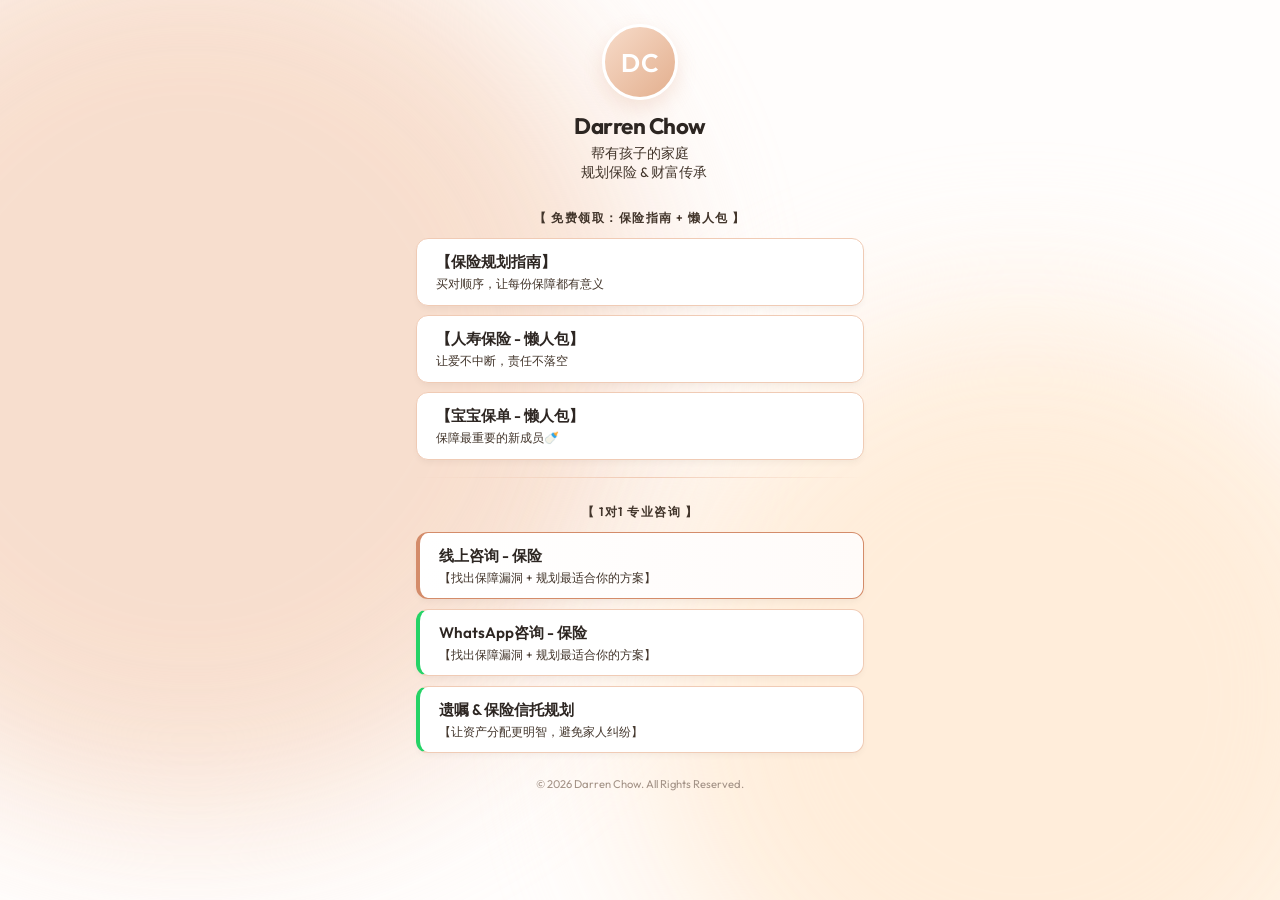
==== index.html @ f8a660cb "Add files via upload" ====
<!DOCTYPE html>
<html lang="zh-MY">

<head>
    <meta charset="UTF-8">
    <meta name="viewport" content="width=device-width, initial-scale=1.0">
    <title>Darren Chow - Life Insurance & Wealth Legacy</title>
    <link rel="stylesheet" href="style.css">
    <link href="https://fonts.googleapis.com/css2?family=Outfit:wght@300;400;500;600&display=swap" rel="stylesheet">
</head>

<body>
    <div class="container">
        <!-- Profile Section -->
        <header class="profile fade-in">
            <div class="avatar">
                <span>DC</span>
            </div>
            <h1 class="name">Darren Chow</h1>
            <p class="bio">帮有孩子的家庭<br><span style="white-space: nowrap;">规划保险 &amp; 财富传承</span></p>
        </header>

        <!-- Links Section -->
        <main class="links-container">
            <div class="section-title fade-in">【 免费领取：保险指南 + 懒人包 】</div>

            <a href="https://www.notion.so/3255d48501e38048bb05de1042b75c39?" class="link-card fade-in" target="_blank"
                rel="noopener noreferrer">
                <div class="link-content">
                    <span class="link-title">【保险规划指南】</span>
                    <span class="link-desc">买对顺序，让每份保障都有意义</span>
                </div>
            </a>

            <a href="https://www.notion.so/Plan-B-3275d48501e3802d8527efa2087d2246?" class="link-card fade-in"
                target="_blank" rel="noopener noreferrer">
                <div class="link-content">
                    <span class="link-title">【人寿保险 - 懒人包】</span>
                    <span class="link-desc">让爱不中断，责任不落空</span>
                </div>
            </a>

            <a href="https://www.notion.so/31b5d48501e38085b721c250633a1c03?" class="link-card fade-in" target="_blank"
                rel="noopener noreferrer">
                <div class="link-content">
                    <span class="link-title">【宝宝保单 - 懒人包】</span>
                    <span class="link-desc">保障最重要的新成员🍼</span>
                </div>
            </a>

            <div class="section-divider fade-in"></div>
            <div class="section-title fade-in">【 1对1 专业咨询 】</div>

            <a href="https://calendly.com/darrenlegacy/session" class="link-card fade-in highlight" target="_blank"
                rel="noopener noreferrer">
                <div class="link-content">
                    <span class="link-title">线上咨询 - 保险</span>
                    <span class="link-desc">【找出保障漏洞 + 规划最适合你的方案】</span>
                </div>
            </a>

            <a href="https://wa.link/y70abu" class="link-card fade-in whatsapp" target="_blank"
                rel="noopener noreferrer">
                <div class="link-content">
                    <span class="link-title">WhatsApp咨询 - 保险</span>
                    <span class="link-desc">【找出保障漏洞 + 规划最适合你的方案】</span>
                </div>
            </a>

            <a href="https://wa.link/09knuo" class="link-card fade-in whatsapp" target="_blank"
                rel="noopener noreferrer">
                <div class="link-content">
                    <span class="link-title">遗嘱 & 保险信托规划</span>
                    <span class="link-desc">【让资产分配更明智，避免家人纠纷】</span>
                </div>
            </a>
        </main>

        <footer class="fade-in">
            <p>&copy; 2026 Darren Chow. All Rights Reserved.</p>
        </footer>
    </div>
    <script src="script.js"></script>
</body>

</html>
---- style.css ----
:root {
    --bg-color: #f7dbc9;
    /* Warm peach theme color */
    --text-primary: #2d2622;
    /* Warm dark brown/slate for high contrast */
    --text-secondary: #42352b;
    /* Darker, higher contrast brown for descriptions */
    --card-bg: #ffffff;
    /* Pure white cards */
    --card-border: #f0cbb5;
    /* Soft peach border */
    --accent: #d48c6a;
    /* Richer terracotta/peach for contrast on borders/buttons */
    --hover-bg: #fffbf9;
    /* Extremely light peach on hover */
    --whatsapp-color: #25D366;
}

* {
    margin: 0;
    padding: 0;
    box-sizing: border-box;
}

body {
    font-family: 'Outfit', sans-serif;
    color: var(--text-primary);
    min-height: 100vh;
    display: flex;
    justify-content: center;
    background-color: #fffdfc;
    position: relative;
    /* Prevent horizontal scroll */
    overflow-x: hidden;
}

/* Background Animated Blobs */
body::before,
body::after {
    content: '';
    position: fixed;
    border-radius: 50%;
    z-index: -1;
    filter: blur(80px);
    opacity: 0.9;
}

body::before {
    top: -10%;
    left: -20%;
    width: 70vw;
    height: 70vw;
    background: #f7dbc9;
    animation: blob1 14s infinite alternate ease-in-out;
}

body::after {
    bottom: -20%;
    right: -10%;
    width: 60vw;
    height: 60vw;
    background: #ffebd6;
    animation: blob2 18s infinite alternate ease-in-out;
}

@keyframes blob1 {
    0% {
        transform: translate(0, 0) scale(1);
    }

    100% {
        transform: translate(15%, 15%) scale(1.1);
    }
}

@keyframes blob2 {
    0% {
        transform: translate(0, 0) scale(1);
    }

    100% {
        transform: translate(-10%, -15%) scale(1.05);
    }
}

.container {
    width: 100%;
    max-width: 480px;
    /* Mobile focused width */
    padding: 1.5rem 1rem;
    /* Compact padding */
    display: flex;
    flex-direction: column;
    align-items: center;
}

.profile {
    display: flex;
    flex-direction: column;
    align-items: center;
    margin-bottom: 1.25rem;
    /* Reduced from 2.5rem */
    text-align: center;
}

.avatar {
    width: 76px;
    /* Compacting avatar size */
    height: 76px;
    border-radius: 50%;
    /* Warm gradient for the avatar background */
    background: linear-gradient(135deg, #f7dbc9, #e3af8e);
    border: 3px solid #ffffff;
    display: flex;
    align-items: center;
    justify-content: center;
    margin-bottom: 0.75rem;
    box-shadow: 0 8px 20px rgba(212, 140, 106, 0.2);
}

.avatar span {
    font-size: 1.6rem;
    font-weight: 600;
    color: #ffffff;
    letter-spacing: 1px;
}

.name {
    font-size: 1.4rem;
    font-weight: 700;
    margin-bottom: 0.25rem;
    letter-spacing: -0.5px;
    color: var(--text-primary);
}

.bio {
    font-size: 0.85rem;
    color: var(--text-secondary);
    line-height: 1.4;
    max-width: 90%;
    font-weight: 400;
}

.links-container {
    width: 100%;
    display: flex;
    flex-direction: column;
    gap: 0.6rem;
    /* Compact gap between links */
}

.section-title {
    font-size: 0.75rem;
    text-transform: uppercase;
    letter-spacing: 1.5px;
    color: var(--text-secondary);
    margin-top: 0.5rem;
    margin-bottom: 0.1rem;
    text-align: center;
    font-weight: 600;
}

.section-divider {
    height: 1px;
    background: linear-gradient(90deg, transparent, var(--card-border), transparent);
    margin: 0.5rem 0;
    /* Compact margins */
}

.link-card {
    display: block;
    text-decoration: none;
    background: var(--card-bg);
    border: 1px solid var(--card-border);
    padding: 0.8rem 1.2rem;
    /* Compact inner padding */
    border-radius: 12px;
    transition: all 0.3s cubic-bezier(0.25, 0.8, 0.25, 1);
    position: relative;
    overflow: hidden;
    /* Soft shadow to elevate from the background */
    box-shadow: 0 4px 6px -1px rgba(0, 0, 0, 0.04), 0 2px 4px -1px rgba(0, 0, 0, 0.02);
}

.link-card:hover,
.link-card:active {
    transform: translateY(-2px);
    border-color: rgba(212, 140, 106, 0.4);
    box-shadow: 0 8px 16px rgba(212, 140, 106, 0.12);
    background: var(--hover-bg);
}

.link-card.highlight {
    border-color: var(--accent);
    background: linear-gradient(to right, #ffffff, var(--hover-bg));
    border-left: 4px solid var(--accent);
}

.link-card.whatsapp {
    border-left: 4px solid var(--whatsapp-color);
}

.link-content {
    display: flex;
    flex-direction: column;
    gap: 0.2rem;
    /* tighter text gap */
}

.link-title {
    font-size: 0.95rem;
    font-weight: 600;
    color: var(--text-primary);
}

.link-desc {
    font-size: 0.75rem;
    color: var(--text-secondary);
    line-height: 1.3;
}

footer {
    margin-top: 1.5rem;
    /* Reduced footer margin */
    font-size: 0.7rem;
    color: #a39286;
    text-align: center;
    padding-bottom: 1rem;
}

/* Animations */
.fade-in {
    opacity: 0;
    transform: translateY(15px);
}

.fade-in.visible {
    opacity: 1;
    transform: translateY(0);
    transition: opacity 0.6s ease-out, transform 0.6s cubic-bezier(0.2, 0.8, 0.2, 1);
}

@media (max-width: 360px) {
    .link-card {
        padding: 0.75rem 1rem;
    }

    .container {
        padding: 1rem 0.5rem;
    }
}
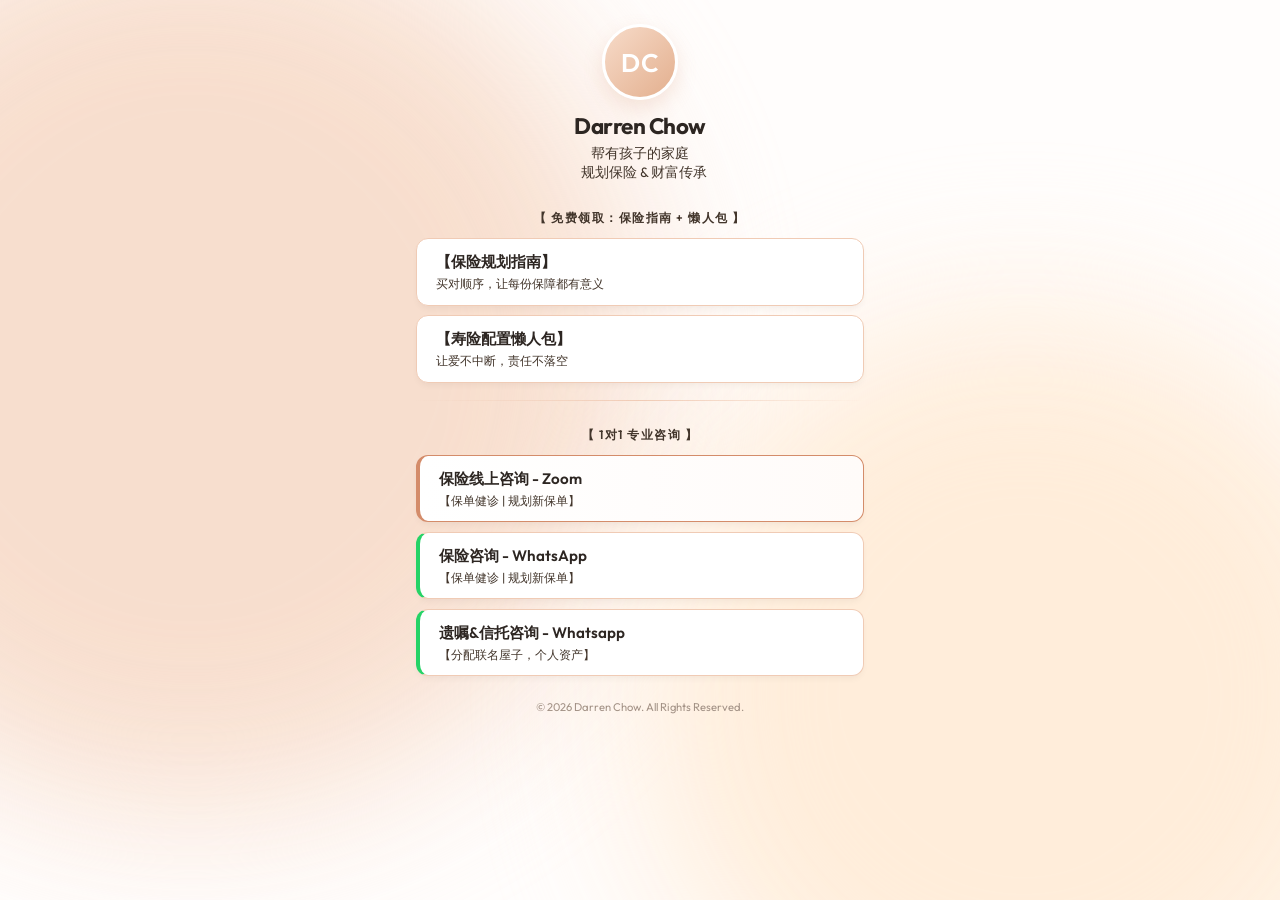
==== commit 6862d328: "Add files via upload" ====
--- a/index.html
+++ b/index.html
@@ -35,16 +35,8 @@
             <a href="https://www.notion.so/Plan-B-3275d48501e3802d8527efa2087d2246?" class="link-card fade-in"
                 target="_blank" rel="noopener noreferrer">
                 <div class="link-content">
-                    <span class="link-title">【人寿保险 - 懒人包】</span>
+                    <span class="link-title">【寿险配置懒人包】</span>
                     <span class="link-desc">让爱不中断，责任不落空</span>
-                </div>
-            </a>
-
-            <a href="https://www.notion.so/31b5d48501e38085b721c250633a1c03?" class="link-card fade-in" target="_blank"
-                rel="noopener noreferrer">
-                <div class="link-content">
-                    <span class="link-title">【宝宝保单 - 懒人包】</span>
-                    <span class="link-desc">保障最重要的新成员🍼</span>
                 </div>
             </a>
 
@@ -54,24 +46,24 @@
             <a href="https://calendly.com/darrenlegacy/session" class="link-card fade-in highlight" target="_blank"
                 rel="noopener noreferrer">
                 <div class="link-content">
-                    <span class="link-title">线上咨询 - 保险</span>
-                    <span class="link-desc">【找出保障漏洞 + 规划最适合你的方案】</span>
+                    <span class="link-title">保险线上咨询 - Zoom</span>
+                    <span class="link-desc">【保单健诊 | 规划新保单】</span>
                 </div>
             </a>
 
-            <a href="https://wa.link/y70abu" class="link-card fade-in whatsapp" target="_blank"
+            <a href="https://wa.link/3m8aau" class="link-card fade-in whatsapp" target="_blank"
                 rel="noopener noreferrer">
                 <div class="link-content">
-                    <span class="link-title">WhatsApp咨询 - 保险</span>
-                    <span class="link-desc">【找出保障漏洞 + 规划最适合你的方案】</span>
+                    <span class="link-title">保险咨询 - WhatsApp</span>
+                    <span class="link-desc">【保单健诊 | 规划新保单】</span>
                 </div>
             </a>
 
-            <a href="https://wa.link/09knuo" class="link-card fade-in whatsapp" target="_blank"
+            <a href="https://wa.link/bcrn4l" class="link-card fade-in whatsapp" target="_blank"
                 rel="noopener noreferrer">
                 <div class="link-content">
-                    <span class="link-title">遗嘱 & 保险信托规划</span>
-                    <span class="link-desc">【让资产分配更明智，避免家人纠纷】</span>
+                    <span class="link-title">遗嘱&信托咨询 - Whatsapp</span>
+                    <span class="link-desc">【分配联名屋子，个人资产】</span>
                 </div>
             </a>
         </main>
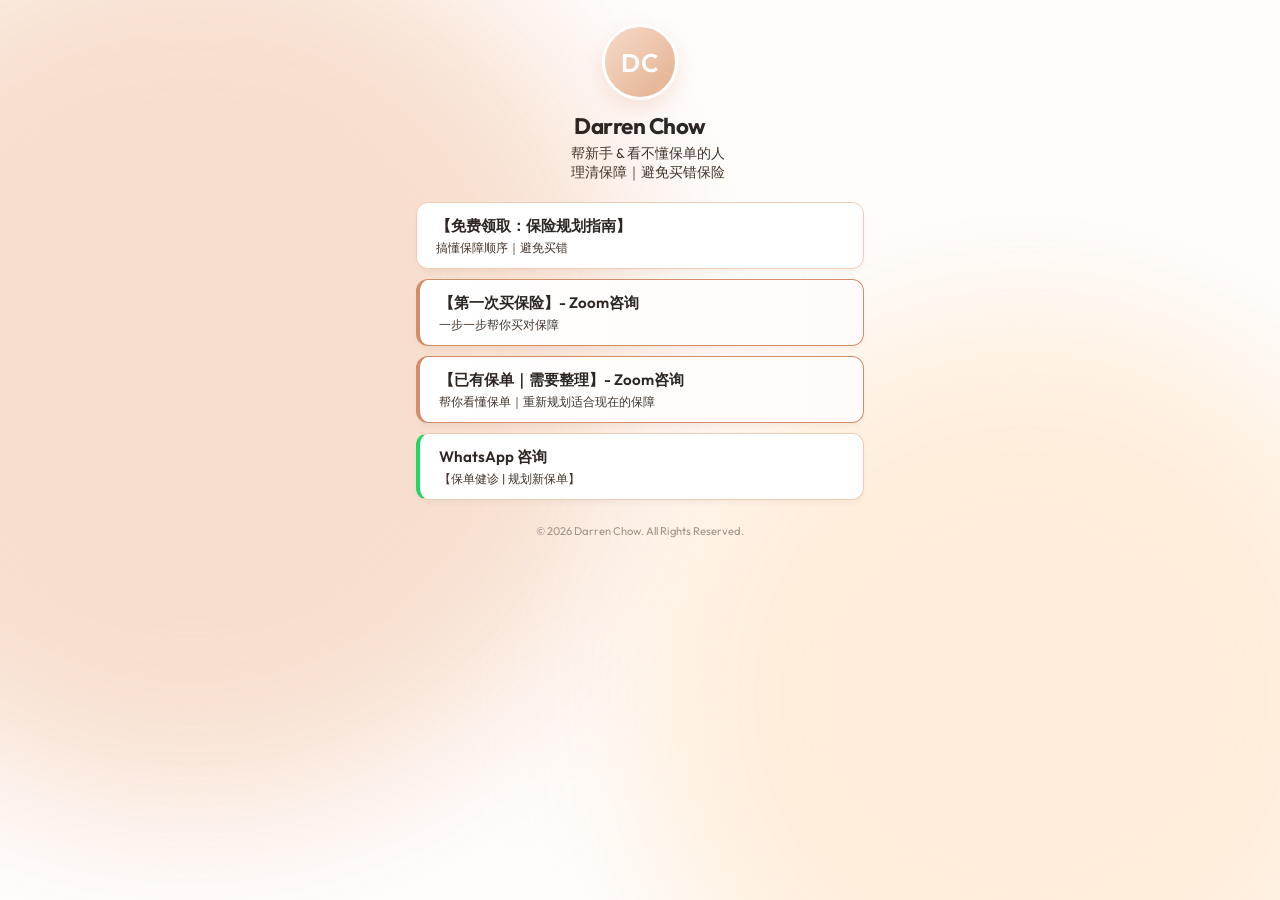
==== commit 27f795ba: "Update index.html" ====
--- a/index.html
+++ b/index.html
@@ -17,55 +17,44 @@
                 <span>DC</span>
             </div>
             <h1 class="name">Darren Chow</h1>
-            <p class="bio">帮有孩子的家庭<br><span style="white-space: nowrap;">规划保险 &amp; 财富传承</span></p>
+            <p class="bio"><span style="white-space: nowrap;">帮新手 &amp; 看不懂保单的人</span><br><span style="white-space: nowrap;">理清保障｜避免买错保险</span></p>
         </header>
 
         <!-- Links Section -->
         <main class="links-container">
-            <div class="section-title fade-in">【 免费领取：保险指南 + 懒人包 】</div>
 
             <a href="https://www.notion.so/3255d48501e38048bb05de1042b75c39?" class="link-card fade-in" target="_blank"
                 rel="noopener noreferrer">
                 <div class="link-content">
-                    <span class="link-title">【保险规划指南】</span>
-                    <span class="link-desc">买对顺序，让每份保障都有意义</span>
+                    <span class="link-title">【免费领取：保险规划指南】</span>
+                    <span class="link-desc">搞懂保障顺序｜避免买错</span>
                 </div>
             </a>
-
-            <a href="https://www.notion.so/Plan-B-3275d48501e3802d8527efa2087d2246?" class="link-card fade-in"
-                target="_blank" rel="noopener noreferrer">
-                <div class="link-content">
-                    <span class="link-title">【寿险配置懒人包】</span>
-                    <span class="link-desc">让爱不中断，责任不落空</span>
-                </div>
-            </a>
-
-            <div class="section-divider fade-in"></div>
-            <div class="section-title fade-in">【 1对1 专业咨询 】</div>
 
             <a href="https://calendly.com/darrenlegacy/session" class="link-card fade-in highlight" target="_blank"
                 rel="noopener noreferrer">
                 <div class="link-content">
-                    <span class="link-title">保险线上咨询 - Zoom</span>
-                    <span class="link-desc">【保单健诊 | 规划新保单】</span>
+                    <span class="link-title">【第一次买保险】- Zoom咨询</span>
+                    <span class="link-desc">一步一步帮你买对保障</span>
+                </div>
+            </a>
+
+            <a href="https://calendly.com/darrenlegacy/session" class="link-card fade-in highlight" target="_blank"
+                rel="noopener noreferrer">
+                <div class="link-content">
+                    <span class="link-title">【已有保单｜需要整理】- Zoom咨询</span>
+                    <span class="link-desc">帮你看懂保单｜重新规划适合现在的保障</span>
                 </div>
             </a>
 
             <a href="https://wa.link/3m8aau" class="link-card fade-in whatsapp" target="_blank"
                 rel="noopener noreferrer">
                 <div class="link-content">
-                    <span class="link-title">保险咨询 - WhatsApp</span>
+                    <span class="link-title">WhatsApp 咨询</span>
                     <span class="link-desc">【保单健诊 | 规划新保单】</span>
                 </div>
             </a>
 
-            <a href="https://wa.link/bcrn4l" class="link-card fade-in whatsapp" target="_blank"
-                rel="noopener noreferrer">
-                <div class="link-content">
-                    <span class="link-title">遗嘱&信托咨询 - Whatsapp</span>
-                    <span class="link-desc">【分配联名屋子，个人资产】</span>
-                </div>
-            </a>
         </main>
 
         <footer class="fade-in">
@@ -75,4 +64,4 @@
     <script src="script.js"></script>
 </body>
 
-</html>+</html>
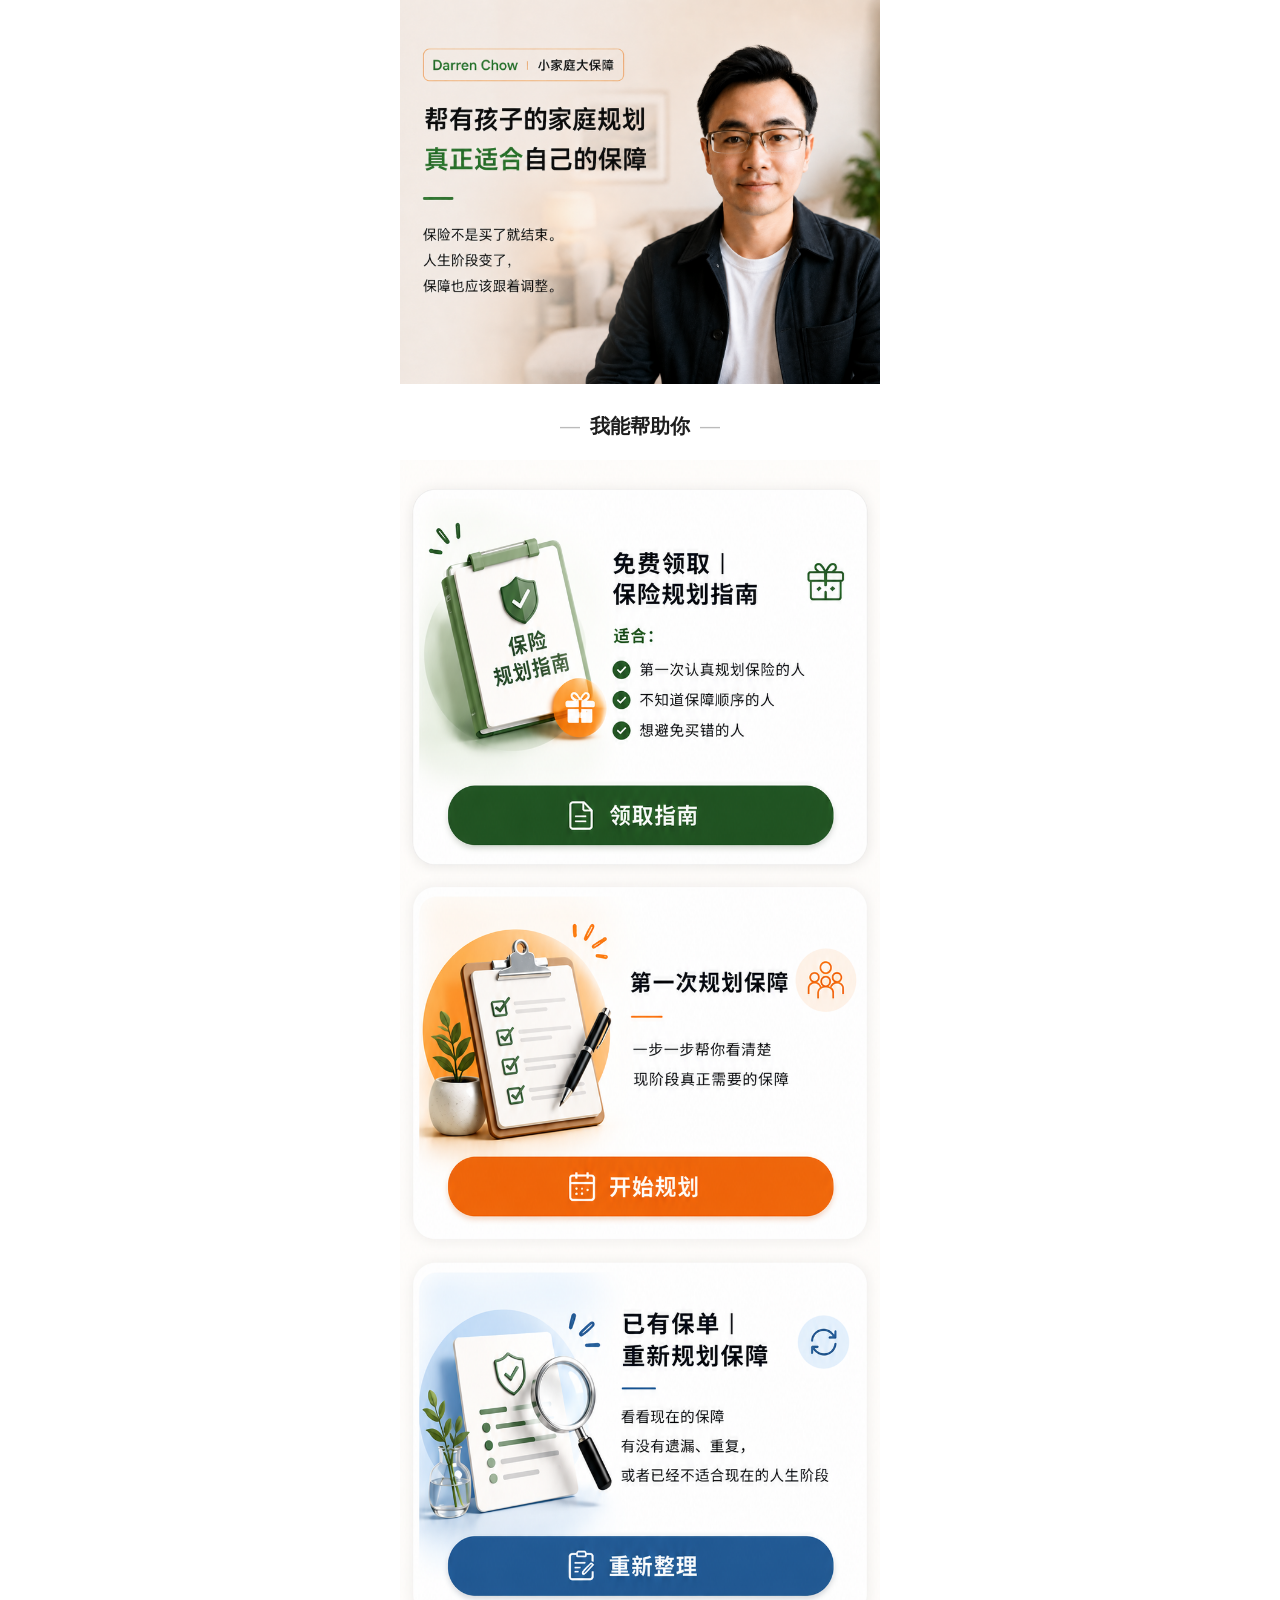
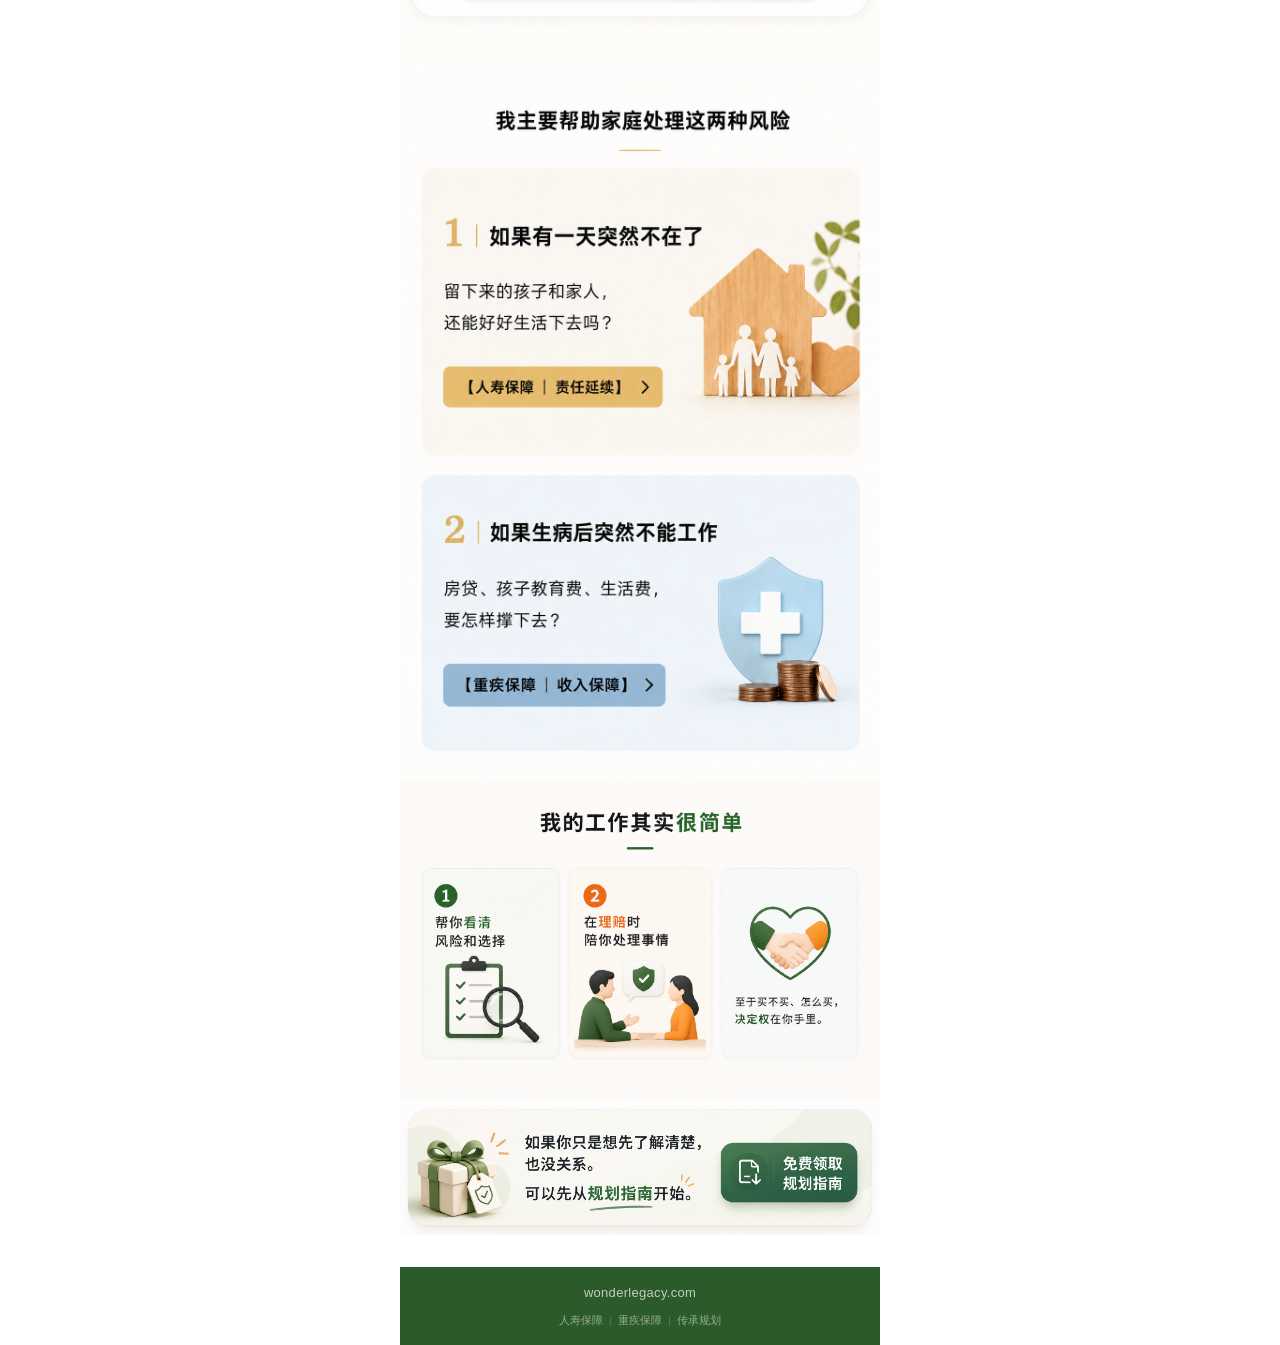
==== commit caa9f1dd: "Add files via upload" ====
--- a/index.html
+++ b/index.html
@@ -1,67 +1,340 @@
-<!DOCTYPE html>
-<html lang="zh-MY">
-
-<head>
-    <meta charset="UTF-8">
-    <meta name="viewport" content="width=device-width, initial-scale=1.0">
-    <title>Darren Chow - Life Insurance & Wealth Legacy</title>
-    <link rel="stylesheet" href="style.css">
-    <link href="https://fonts.googleapis.com/css2?family=Outfit:wght@300;400;500;600&display=swap" rel="stylesheet">
-</head>
-
-<body>
-    <div class="container">
-        <!-- Profile Section -->
-        <header class="profile fade-in">
-            <div class="avatar">
-                <span>DC</span>
-            </div>
-            <h1 class="name">Darren Chow</h1>
-            <p class="bio"><span style="white-space: nowrap;">帮新手 &amp; 看不懂保单的人</span><br><span style="white-space: nowrap;">理清保障｜避免买错保险</span></p>
-        </header>
-
-        <!-- Links Section -->
-        <main class="links-container">
-
-            <a href="https://www.notion.so/3255d48501e38048bb05de1042b75c39?" class="link-card fade-in" target="_blank"
-                rel="noopener noreferrer">
-                <div class="link-content">
-                    <span class="link-title">【免费领取：保险规划指南】</span>
-                    <span class="link-desc">搞懂保障顺序｜避免买错</span>
-                </div>
-            </a>
-
-            <a href="https://calendly.com/darrenlegacy/session" class="link-card fade-in highlight" target="_blank"
-                rel="noopener noreferrer">
-                <div class="link-content">
-                    <span class="link-title">【第一次买保险】- Zoom咨询</span>
-                    <span class="link-desc">一步一步帮你买对保障</span>
-                </div>
-            </a>
-
-            <a href="https://calendly.com/darrenlegacy/session" class="link-card fade-in highlight" target="_blank"
-                rel="noopener noreferrer">
-                <div class="link-content">
-                    <span class="link-title">【已有保单｜需要整理】- Zoom咨询</span>
-                    <span class="link-desc">帮你看懂保单｜重新规划适合现在的保障</span>
-                </div>
-            </a>
-
-            <a href="https://wa.link/3m8aau" class="link-card fade-in whatsapp" target="_blank"
-                rel="noopener noreferrer">
-                <div class="link-content">
-                    <span class="link-title">WhatsApp 咨询</span>
-                    <span class="link-desc">【保单健诊 | 规划新保单】</span>
-                </div>
-            </a>
-
-        </main>
-
-        <footer class="fade-in">
-            <p>&copy; 2026 Darren Chow. All Rights Reserved.</p>
-        </footer>
-    </div>
-    <script src="script.js"></script>
-</body>
-
-</html>
+<!DOCTYPE html>
+<html lang="zh">
+<head>
+<meta charset="UTF-8">
+<meta name="viewport" content="width=device-width, initial-scale=1.0, maximum-scale=5.0">
+<meta name="description" content="专门帮有孩子的家庭规划真正适合自己的保障 — Darren Chow">
+<title>Darren Chow | 小家庭大保障</title>
+<style>
+*, *::before, *::after { box-sizing: border-box; margin: 0; padding: 0; }
+
+:root {
+  --green:     #3d7a3d;
+  --green-dk:  #2b5a2b;
+  --green-bg:  #edf4ed;
+  --orange:    #c0622a;
+  --orange-bg: #fdf0e8;
+  --blue:      #2b5c8c;
+  --blue-bg:   #e8f0f8;
+  --text:      #1e1e1e;
+  --muted:     #666;
+  --border:    #e2ddd5;
+  --offwhite:  #f6f3ee;
+}
+
+body {
+  font-family: -apple-system, BlinkMacSystemFont, "PingFang SC",
+               "Hiragino Sans GB", "Microsoft YaHei", sans-serif;
+  color: var(--text);
+  background: #fff;
+  font-size: 15px;
+  line-height: 1.6;
+  -webkit-text-size-adjust: 100%;
+  max-width: 480px;
+  margin: 0 auto;
+}
+
+/* ── HERO IMAGE ── */
+.hero-img {
+  display: block;
+  width: 100%;
+  height: auto;
+}
+
+/* ── SECTION SHELL ── */
+.sec     { padding: 26px 16px; }
+.sec-alt { padding: 26px 16px; background: var(--offwhite); }
+.sec-title {
+  text-align: center;
+  font-size: 20px;
+  font-weight: 700;
+  margin-bottom: 18px;
+  display: flex;
+  align-items: center;
+  justify-content: center;
+  gap: 10px;
+}
+.sec-title::before,
+.sec-title::after { content: '—'; color: #bbb; font-weight: 400; }
+.sec-title .ul { text-decoration: underline; color: var(--green); }
+
+/* ── CARDS ── */
+.card {
+  background: #fff;
+  border: 1px solid var(--border);
+  border-radius: 14px;
+  padding: 16px;
+  margin-bottom: 12px;
+  box-shadow: 0 2px 8px rgba(0,0,0,.05);
+  display: flex;
+  gap: 12px;
+  align-items: flex-start;
+}
+/* round icon on the left */
+.card-icon {
+  width: 44px; height: 44px;
+  border-radius: 50%;
+  display: flex; align-items: center; justify-content: center;
+  font-size: 20px;
+  flex-shrink: 0;
+}
+.ic-g { background: var(--green-bg); }
+.ic-o { background: var(--orange-bg); }
+.ic-b { background: var(--blue-bg); }
+
+/* two-column body: text left, illustration+button right */
+.card-body {
+  flex: 1;
+  min-width: 0;
+  display: flex;
+  gap: 10px;
+  align-items: flex-start;
+}
+.card-left { flex: 1; min-width: 0; }
+.card-right {
+  display: flex;
+  flex-direction: column;
+  align-items: center;
+  gap: 8px;
+  flex-shrink: 0;
+}
+
+.card-eyebrow {
+  font-size: 11px; font-weight: 600;
+  color: #999; letter-spacing: .3px;
+  margin-bottom: 1px;
+}
+.card-title { font-size: 15px; font-weight: 700; margin-bottom: 8px; }
+.card-list  { list-style: none; margin-bottom: 0; }
+.card-list li {
+  font-size: 12px; color: #555;
+  padding: 2px 0;
+  display: flex; align-items: flex-start; gap: 6px;
+}
+.card-list li::before {
+  content: '✓';
+  color: var(--green); font-weight: 700; font-size: 11px;
+  margin-top: 2px; flex-shrink: 0;
+}
+.card-desc { font-size: 12px; color: #555; line-height: 1.75; }
+
+/* illustration box in the card (replace with <img> if you have one) */
+.card-illust {
+  width: 76px; height: 68px;
+  border-radius: 8px;
+  display: flex; align-items: center; justify-content: center;
+  font-size: 36px;
+}
+.ill-g { background: linear-gradient(135deg, #d4e8d4, #b8d8b8); }
+.ill-o { background: linear-gradient(135deg, #f5dcc8, #e8c4a0); }
+.ill-b { background: linear-gradient(135deg, #c8d8f0, #a8c4e8); }
+.card-illust img { width: 100%; height: 100%; object-fit: cover; border-radius: 8px; }
+
+/* ── HELP OPTION IMAGE + OVERLAYS ── */
+.help-wrap { position: relative; }
+.help-wrap img { width: 100%; display: block; }
+.help-link {
+  position: absolute;
+  left: 5%;
+  width: 90%;
+  display: block;
+  /* transparent — sits on top of each button in the image */
+}
+
+/* ── RISK ITEMS ── */
+.risk-item {
+  background: #fff;
+  border: 1px solid var(--border);
+  border-radius: 14px;
+  margin-bottom: 12px;
+  box-shadow: 0 2px 6px rgba(0,0,0,.04);
+  overflow: hidden;
+  display: flex;
+}
+.risk-left {
+  flex: 1;
+  padding: 16px 14px;
+  display: flex;
+  flex-direction: column;
+  gap: 0;
+}
+.risk-icon-row {
+  display: flex;
+  align-items: center;
+  gap: 8px;
+  margin-bottom: 8px;
+}
+.risk-ico { font-size: 28px; line-height: 1; }
+.risk-num {
+  width: 22px; height: 22px;
+  border-radius: 50%;
+  display: flex; align-items: center; justify-content: center;
+  font-size: 11px; font-weight: 700; color: #fff;
+  flex-shrink: 0;
+}
+.rn-g { background: var(--green); }
+.rn-o { background: var(--orange); }
+.risk-title { font-size: 14px; font-weight: 700; flex: 1; }
+.risk-desc  { font-size: 12px; color: var(--muted); line-height: 1.8; margin-bottom: 10px; }
+.risk-tag {
+  display: inline-block;
+  font-size: 11px; font-weight: 600;
+  padding: 3px 9px;
+  border-radius: 4px;
+  border: 1.5px solid var(--green);
+  color: var(--green);
+  align-self: flex-start;
+}
+.risk-tag.ot { border-color: var(--orange); color: var(--orange); }
+
+/* photo on right of risk item (replace div with <img> if you have one) */
+.risk-photo {
+  width: 100px;
+  flex-shrink: 0;
+  display: flex; align-items: center; justify-content: center;
+  font-size: 48px;
+}
+.rp-sunset { background: linear-gradient(160deg, #f5d090 0%, #e8a060 60%, #c87040 100%); }
+.rp-heart  { background: linear-gradient(160deg, #f5c0c0 0%, #e89090 60%, #d06060 100%); }
+.risk-photo img { width: 100%; height: 100%; object-fit: cover; display: block; }
+
+/* ── SIMPLE SECTION ── */
+.simple-cols {
+  display: flex;
+  border: 1px solid var(--border);
+  border-radius: 12px;
+  overflow: hidden;
+  margin-bottom: 16px;
+  background: #fff;
+}
+.simple-col {
+  flex: 1;
+  padding: 16px 10px;
+  border-right: 1px solid var(--border);
+  display: flex;
+  flex-direction: column;
+  align-items: center;
+  text-align: center;
+  gap: 4px;
+}
+.simple-col:last-child { border-right: none; }
+.sc-num {
+  width: 20px; height: 20px;
+  background: var(--green);
+  border-radius: 50%;
+  color: #fff; font-size: 11px; font-weight: 700;
+  display: flex; align-items: center; justify-content: center;
+  margin-bottom: 4px;
+}
+.sc-ico  { font-size: 22px; }
+.sc-main { font-size: 12px; font-weight: 700; }
+.sc-sub  { font-size: 11px; color: var(--muted); }
+
+.simple-note {
+  background: var(--green-bg);
+  border-radius: 12px;
+  padding: 14px 16px;
+  font-size: 13px; color: var(--text);
+  text-align: center; line-height: 1.9;
+}
+.simple-note strong { color: var(--green-dk); font-weight: 800; }
+
+/* ── CTA ── */
+.cta {
+  background: var(--green-bg);
+  padding: 30px 18px 34px;
+  text-align: center;
+}
+.cta-top { font-size: 13px; color: #555; line-height: 1.9; margin-bottom: 4px; }
+.cta-sub { font-size: 13px; color: #555; margin-bottom: 20px; }
+.btn-cta {
+  background: var(--green);
+  color: #fff;
+  padding: 14px 24px;
+  border-radius: 10px;
+  font-size: 16px; font-weight: 700;
+  text-decoration: none;
+  display: inline-flex; align-items: center; gap: 4px;
+  box-shadow: 0 4px 14px rgba(45,90,45,.25);
+}
+.btn-cta::after { content: ' ›'; font-size: 20px; }
+
+/* ── FOOTER ── */
+footer {
+  background: var(--green-dk);
+  color: #fff;
+  text-align: center;
+  padding: 16px 18px;
+  margin-top: 32px;
+}
+.ft-url {
+  font-size: 13px;
+  opacity: .7;
+  margin-bottom: 8px;
+  letter-spacing: .3px;
+}
+.ft-links {
+  font-size: 11px;
+  opacity: .5;
+  display: flex;
+  justify-content: center;
+  align-items: center;
+  gap: 6px;
+}
+.ft-sep {
+  opacity: .4;
+}
+</style>
+</head>
+<body>
+
+<!-- HERO IMAGE — save your image as hero.jpg in this same folder -->
+<img src="hero-new.png" alt="Darren Chow | 专门帮有孩子的家庭规划真正适合自己的保障" class="hero-img">
+
+<!-- HOW I HELP -->
+<section class="sec" style="padding-bottom:0;">
+  <div class="sec-title">我能帮助你</div>
+</section>
+<div class="help-wrap">
+  <img src="help-option.png" alt="我能帮助你">
+  <!-- 领取指南: y=538–635 of 1983 -->
+  <a href="https://wa.link/yim0hy" class="help-link" style="top:27%;height:5%;" target="_blank" rel="noopener"></a>
+  <!-- 开始规划: y=1151–1249 of 1983 -->
+  <a href="https://wa.link/5jm3l4" class="help-link" style="top:58%;height:5%;" target="_blank" rel="noopener"></a>
+  <!-- 重新整理: y=1800–1876 of 1983 -->
+  <a href="https://wa.link/kjsn15" class="help-link" style="top:90.5%;height:4%;" target="_blank" rel="noopener"></a>
+</div>
+
+<!-- TWO RISKS -->
+<div style="position:relative;">
+  <img src="service-option-new.png" alt="我主要帮助家庭处理这两种风险" class="hero-img">
+  <!-- 人寿保障: y=684–712 of 1536 -->
+  <a href="https://wa.link/2shphj" style="position:absolute;top:44%;height:5%;left:2%;width:50%;display:block;" target="_blank" rel="noopener"></a>
+  <!-- 重疾保障: y=1318–1346 of 1536 -->
+  <a href="https://wa.link/193or0" style="position:absolute;top:85.5%;height:5%;left:2%;width:50%;display:block;" target="_blank" rel="noopener"></a>
+</div>
+
+<!-- MY WORK IS SIMPLE -->
+<img src="job-option.png" alt="我的工作其实很简单" class="hero-img">
+
+<!-- CTA -->
+<div style="position:relative; overflow:hidden; aspect-ratio:1855/520;">
+  <img src="download-option.png" alt="免费领取规划指南" style="position:absolute; width:100%; top:50%; transform:translateY(-50%);">
+  <!-- 免费领取规划指南 button -->
+  <a href="https://wa.link/yim0hy" style="position:absolute; left:63%; width:34%; top:5%; height:90%; display:block;" target="_blank" rel="noopener"></a>
+</div>
+
+<!-- FOOTER -->
+<footer>
+  <div class="ft-url">wonderlegacy.com</div>
+  <div class="ft-links">
+    <span>人寿保障</span>
+    <span class="ft-sep">|</span>
+    <span>重疾保障</span>
+    <span class="ft-sep">|</span>
+    <span>传承规划</span>
+  </div>
+</footer>
+
+</body>
+</html>
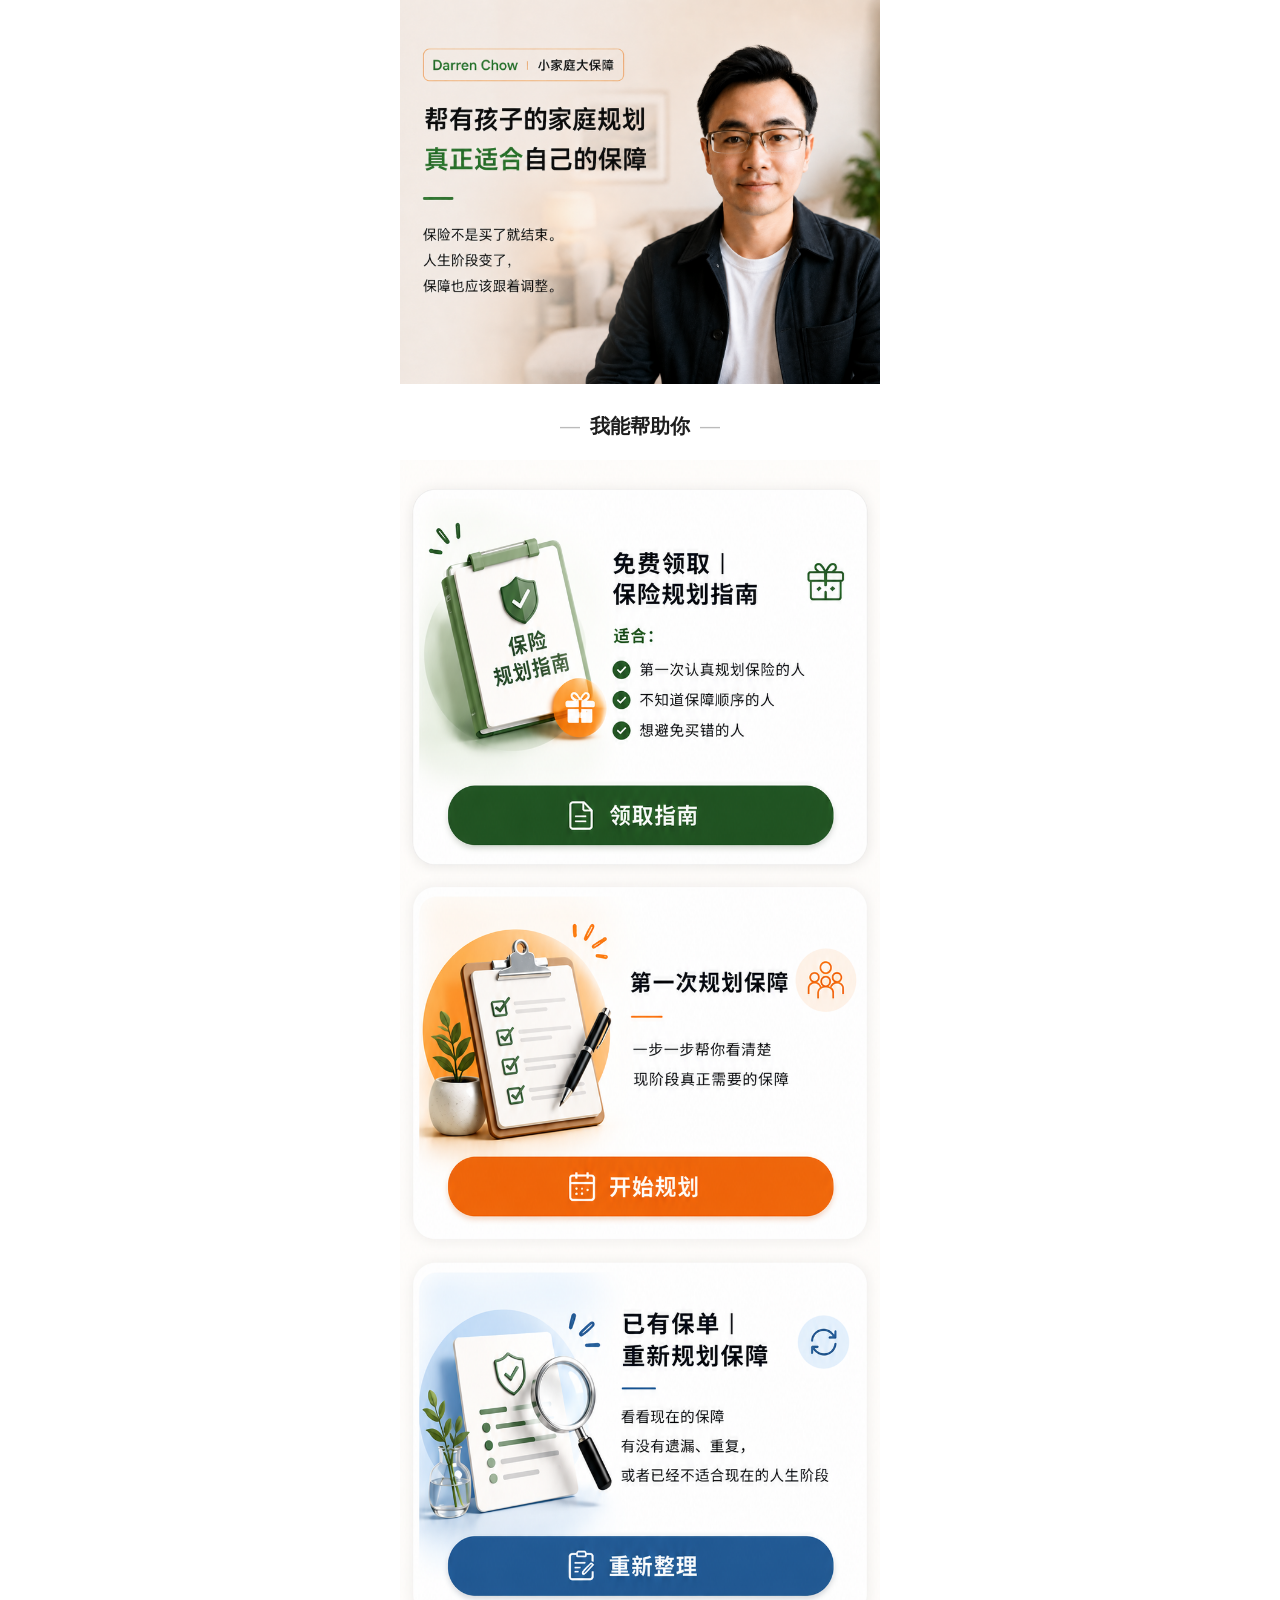
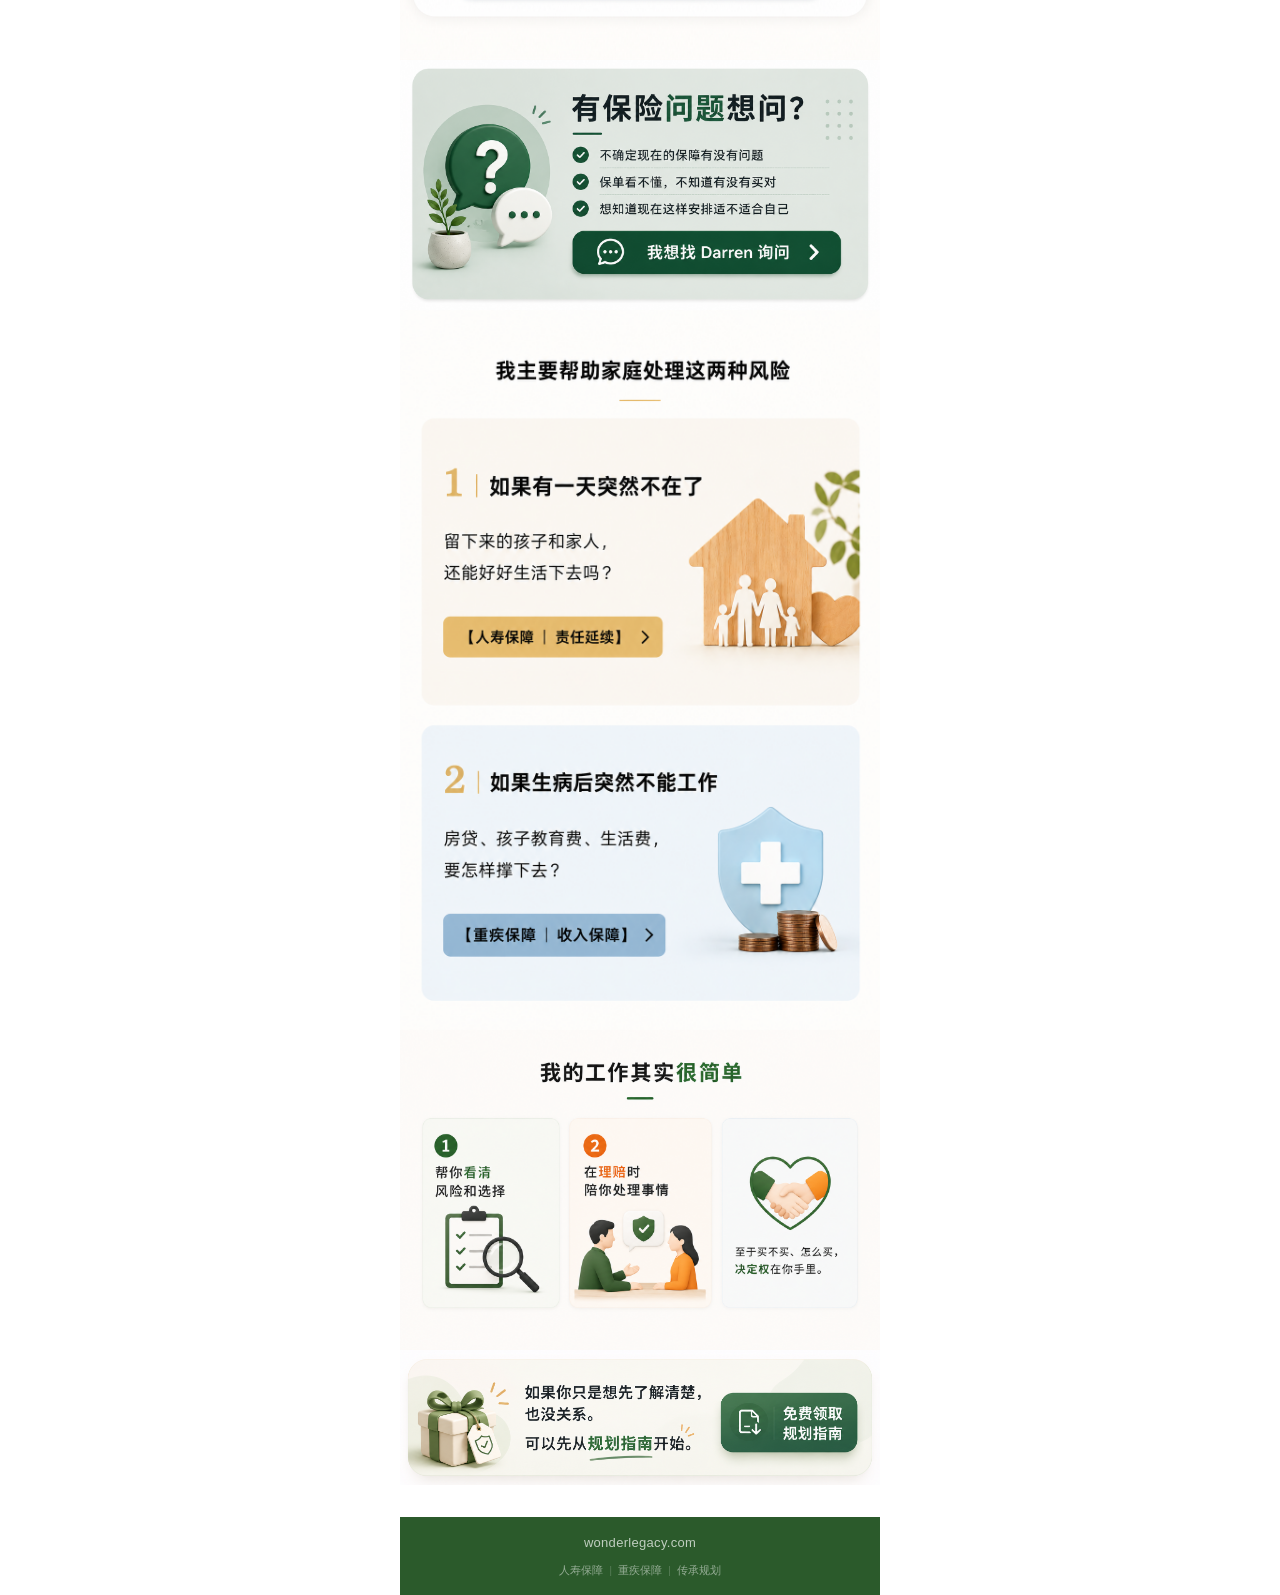
==== commit d3db9e83: "Add files via upload" ====
--- a/index.html
+++ b/index.html
@@ -130,15 +130,15 @@
 .ill-b { background: linear-gradient(135deg, #c8d8f0, #a8c4e8); }
 .card-illust img { width: 100%; height: 100%; object-fit: cover; border-radius: 8px; }
 
-/* ── HELP OPTION IMAGE + OVERLAYS ── */
+/* ── IMAGE OVERLAYS ── */
 .help-wrap { position: relative; }
 .help-wrap img { width: 100%; display: block; }
-.help-link {
+.ov {
   position: absolute;
-  left: 5%;
-  width: 90%;
   display: block;
-  /* transparent — sits on top of each button in the image */
+  cursor: pointer;
+  background: rgba(0,0,0,0.001); /* forces paint layer for reliable tap */
+  -webkit-tap-highlight-color: transparent;
 }
 
 /* ── RISK ITEMS ── */
@@ -297,21 +297,28 @@
 </section>
 <div class="help-wrap">
   <img src="help-option.png" alt="我能帮助你">
-  <!-- 领取指南: y=538–635 of 1983 -->
-  <a href="https://wa.link/yim0hy" class="help-link" style="top:27%;height:5%;" target="_blank" rel="noopener"></a>
-  <!-- 开始规划: y=1151–1249 of 1983 -->
-  <a href="https://wa.link/5jm3l4" class="help-link" style="top:58%;height:5%;" target="_blank" rel="noopener"></a>
-  <!-- 重新整理: y=1800–1876 of 1983 -->
-  <a href="https://wa.link/kjsn15" class="help-link" style="top:90.5%;height:4%;" target="_blank" rel="noopener"></a>
+  <!-- 领取指南: y=538–635 / 1983px -->
+  <a href="https://wa.link/yim0hy" class="ov" style="top:25%;bottom:66%;left:9%;right:9%;" target="_blank" rel="noopener"></a>
+  <!-- 开始规划: y=1151–1249 / 1983px -->
+  <a href="https://wa.link/5jm3l4" class="ov" style="top:56%;bottom:35%;left:9%;right:9%;" target="_blank" rel="noopener"></a>
+  <!-- 重新整理: y=1779–1876 / 1983px -->
+  <a href="https://wa.link/kjsn15" class="ov" style="top:88%;bottom:4%;left:9%;right:9%;" target="_blank" rel="noopener"></a>
+</div>
+
+<!-- QUESTION — cropped to half whitespace (110px top, 114px bottom of 1024px) -->
+<div style="position:relative;overflow:hidden;aspect-ratio:1536/800;">
+  <img src="question.png" alt="有保险问题想问？" style="position:absolute;width:100%;top:50%;transform:translateY(-50%);">
+  <!-- 我想找 Darren 询问: y=600–786 / 1024px (in cropped 800px container) -->
+  <a href="https://wa.link/nkcwd8" class="ov" style="top:60%;bottom:14%;left:23%;right:5%;" target="_blank" rel="noopener"></a>
 </div>
 
 <!-- TWO RISKS -->
 <div style="position:relative;">
   <img src="service-option-new.png" alt="我主要帮助家庭处理这两种风险" class="hero-img">
-  <!-- 人寿保障: y=684–712 of 1536 -->
-  <a href="https://wa.link/2shphj" style="position:absolute;top:44%;height:5%;left:2%;width:50%;display:block;" target="_blank" rel="noopener"></a>
-  <!-- 重疾保障: y=1318–1346 of 1536 -->
-  <a href="https://wa.link/193or0" style="position:absolute;top:85.5%;height:5%;left:2%;width:50%;display:block;" target="_blank" rel="noopener"></a>
+  <!-- 人寿保障: y=683–716 / 1536px -->
+  <a href="https://wa.link/2shphj" class="ov" style="top:42%;bottom:51%;left:13%;right:9%;" target="_blank" rel="noopener"></a>
+  <!-- 重疾保障: y=1292–1369 / 1536px -->
+  <a href="https://wa.link/193or0" class="ov" style="top:82%;bottom:8%;left:13%;right:9%;" target="_blank" rel="noopener"></a>
 </div>
 
 <!-- MY WORK IS SIMPLE -->
@@ -320,8 +327,8 @@
 <!-- CTA -->
 <div style="position:relative; overflow:hidden; aspect-ratio:1855/520;">
   <img src="download-option.png" alt="免费领取规划指南" style="position:absolute; width:100%; top:50%; transform:translateY(-50%);">
-  <!-- 免费领取规划指南 button -->
-  <a href="https://wa.link/yim0hy" style="position:absolute; left:63%; width:34%; top:5%; height:90%; display:block;" target="_blank" rel="noopener"></a>
+  <!-- 免费领取规划指南: y=328–580 / 848px (in cropped 520px container) -->
+  <a href="https://wa.link/yim0hy" class="ov" style="top:5%;bottom:5%;left:63%;right:3%;" target="_blank" rel="noopener"></a>
 </div>
 
 <!-- FOOTER -->
